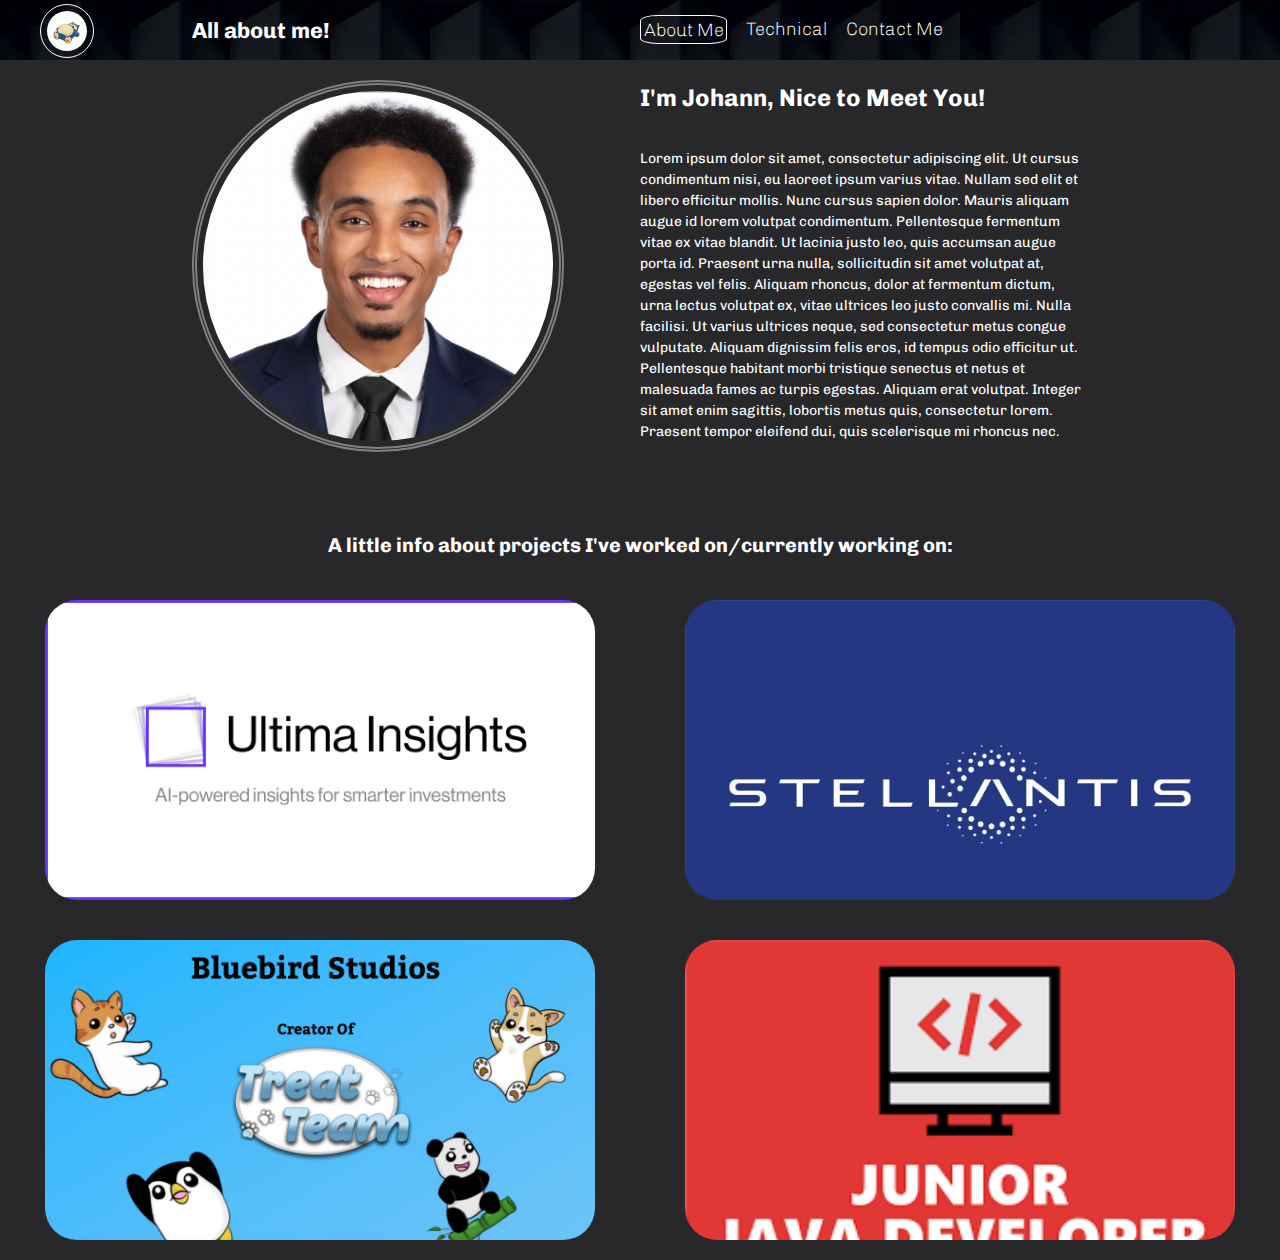
==== index.html @ 5dabbadd "Add files via upload" ====
<!DOCTYPE html>
<html lang="en">
    <head>
        <meta charset="UTF-8">
        <meta http-equiv="X-UA-Compatible" content="IE=edge">
        <meta name="viewport" content="width=device-width, initial-scale=1.0">
        <link href="https://fonts.googleapis.com/css2?family=Chivo:wght@300;400&family=Exo&family=Lato&family=Poppins&display=swap" rel="stylesheet">
        <link rel="stylesheet" href="css/html5reset.css">
        <link rel="stylesheet" href="css/style.css">
        <link rel="stylesheet" href="https://fonts.googleapis.com/css2?family=Chivo&family=Exo&family=Lato&family=Poppins&display=swap">
        <link rel="icon" href="pictures/snorlax.gif">

        <title>Homepage</title>
    </head>
    <header>
        <div class = "nav">
            <img class = "icon" src = 'pictures/snorlaxsleep.gif'/>
            <h1> All about me! </h1>
            <nav class = "navbar">
                <a class = "active" href = "index.html"> About Me</a>
                <a href = "projects.html"> Technical</a>
                <a href = "contact.html"> Contact Me</a>
            </nav>
        </div>
    </header>
    <body>
        <div class = "main">
            <img src = "pictures/newheadshot.png"/>
            <h1>I'm Johann, Nice to Meet You!</h1>
            <p> Lorem ipsum dolor sit amet, consectetur adipiscing elit. Ut cursus condimentum nisi, eu laoreet ipsum varius vitae. Nullam sed elit et libero efficitur mollis. Nunc cursus sapien dolor. Mauris aliquam augue id lorem volutpat condimentum. Pellentesque fermentum vitae ex vitae blandit. Ut lacinia justo leo, quis accumsan augue porta id. Praesent urna nulla, sollicitudin sit amet volutpat at, egestas vel felis. Aliquam rhoncus, dolor at fermentum dictum, urna lectus volutpat ex, vitae ultrices leo justo convallis mi. Nulla facilisi. Ut varius ultrices neque, sed consectetur metus congue vulputate. Aliquam dignissim felis eros, id tempus odio efficitur ut. Pellentesque habitant morbi tristique senectus et netus et malesuada fames ac turpis egestas. Aliquam erat volutpat. Integer sit amet enim sagittis, lobortis metus quis, consectetur lorem. Praesent tempor eleifend dui, quis scelerisque mi rhoncus nec.</p>
        </div>
        <h2>A little info about projects I've worked on/currently working on:</h2>
        <div class = "projectcards">
            <div class="container">
                <div class="card">
                  <div class="front1"></div>
                  <div class="back">
                    <h1>Frontend Development</h1>
                    <p>In my role as a web developer, I engineered a website with React.js, Tailwind CSS, and Figma to enhance usability and accessibility. I integrated a dynamic filtering system for stock-related articles and upgraded the back-end with hedging forecast and investment tools.</p>
                  </div>
                </div>
              </div>
              <div class="container">
                <div class="card">
                  <div class="front2">
                  </div>
                  <div class="back">
                    <h1>Software User Experience</h1>
                    <p>Incoming software engineer for the user experience branch! will be utilizing fullstack development to update car ecosystems and overall improve customer experience</p>
                  </div>
                </div>
              </div>
              <div class="container">
                <div class="card">
                  <div class="front3"></div>
                  <div class="back">
                    <h1>Backend Developement</h1>
                    <p>Additional info on the back of the card</p>
                  </div>
                </div>
              </div>
              <div class="container">
                <div class="card">
                  <div class="front4"></div>
                  <div class="back">
                    <h1>Java Tutor</h1>
                    <p>I founded a 501(c)(3) tutoring organization that serves over 480 students, staffed by high school computer science students. This initiative focuses on teaching programming fundamentals to under-resourced K-10th graders. Annually, I conduct a two-week summer course in Java OOP, Graphics, and Python, offered both remotely and in-person, spanning a month.</p>
                  </div>
                </div>
              </div>
        </div>

    </body>
    <footer>
        <div class = "footer">


        </div>
    </footer>
</html>
---- css/style.css ----
.nav{
    display: grid;
    grid-template-columns: 15% 35% 35% 15%;
    background-image: url("../pictures/black-back.webp");
    color: white;
    height: 30px;
    padding-top: 20px;
    padding-bottom: 10px;
}
.nav > h1 {
    font-family: 'Chivo', 'Exo', sans-serif;
    font-size: 22px;
    grid-column: 2;
}
.active{
  border: 1px solid white;
  border-radius: 20%;
  padding: 2.5px;
}
a{
    font-family: 'Chivo', 'Exo', sans-serif;
    font-size: 18px;
    color: white;
    font-weight: 100;
    text-decoration: none;
    margin-right: 15px;
}
a:hover{
    font-weight: bold;

}
.navbar{
    grid-column: 3;
}
.main{
    display: grid;
    grid-template-columns: 15% 35% 35% 15%;
    grid-template-rows: 450px;
}
.main > p{
    grid-column: 3;
    grid-row: 1;
    font-size: 14px;
    line-height: 1.5;
    margin-top: 20px;
    color: white;
    font-family: 'Chivo', 'Exo', sans-serif;
    justify-self: center;
    align-self: center;

}
.main > h1{
    grid-column: 3;
    grid-row: 1;
    font-size: 24px;
    line-height: 1.5;
    margin-top: 20px;
    color: white;
    font-family: 'Chivo', 'Exo', sans-serif;
    padding-bottom: 20px;

}
body{
    background-color: #28282B	;
}
p{
    color: white;
}
h2{
    text-align: center;
    font-size: 20px;
    line-height: 1.5;
    margin-top: 20px;
    color: white;
    font-family: 'Chivo', 'Exo', sans-serif;
    padding-bottom: 20px;
    width: 100%;
    white-space: nowrap;
    overflow: hidden;
    animation:
        typing 5s steps(73),
        cursor .4s step-end infinite alternate;
}
@keyframes cursor {
    50% {border-color: transparent}
}
@keyframes typing {
    from {width: 0}
}
img{
    margin-top: 20px;
    grid-column: 2;
    grid-row: 1;
    width: 350px;
    height: 350px;
    border-radius: 50%;
    border-color: grey;
    padding: 6px;
    border-style:double;
    border-width: 5px;
}
.snorkle{
    display: grid;
    grid-template-columns: 50% 50%;
}
.snorlax{
    grid-column: 1;
    grid-row: 1;
    width: 350px;
    height: 350px;
    border-radius: 50%;
    border-color: grey;
    padding: 6px;
    border-style:double;
    border-width: 5px;
    justify-self: center;
}
.line{
    display:inline-block;
    margin-left: 150px;
}
.textbox{
    text-align: center;
    font-size: 20px;
    line-height: 1.5;
    margin-top: 20px;
    color: white;
    font-family: 'Chivo', 'Exo', sans-serif;
    grid-column: 2;
    justify-self: center;
    align-self: center;
}
.popup{
    grid-row: 2;
    grid-column: 1;
    width: 100px;
    height: 100px;
    justify-self: center;
    align-self: center;
}
.icon{
    margin-top: -16px;
    margin-left: 40px;
    grid-column: 1;
    border: 1px solid white;
    border-radius: 50%;
    height: 40px;
    width: 40px;
    top: 5px;

}
.projectcards{
    display:grid;
    grid-template-columns: 50% 50%;
    grid-template-rows: 50% 50%;

}
.container {
    justify-self: center;
    align-self: center;
    padding: 20px;
    width: 550px;
    height: 300px;
    perspective: 800px;
  }
  
  .container:hover > .card {
    cursor: pointer;
    transform: rotateY(180deg);
  }
  
  .card {
    height: 100%;
    width: 100%;
    position: relative;
    transition: transform 1500ms;
    transform-style: preserve-3d;
  }
  
  .front1, .front2, .front3, .front4,
  .back {
    height: 100%;
    width: 100%;
    border-radius: 2rem;
    box-shadow: 0 0 5px 2px rgba(50, 50, 50, 0.25);
    position: absolute;
    backface-visibility: hidden;
  }
  .back > h1{
    color: white;
    font-size: 21px;
    font-weight: bold;
    font-family: 'Chivo', 'Exo', sans-serif;
    line-height: 1.5;
  }
  .back > p {
    color: white;
    font-size: 18px;
    font-family: 'Chivo', 'Exo', sans-serif;
    line-height: 1.5;
    text-align: center;
    padding: 5px;
  }
  .front1{
    background-image: url("../pictures/ultima.png");
    background-size: cover;
  }
  .front2{
    background-image: url("../pictures/stellantis2.avif");
    background-size: cover;
  }
  .front3{
    background-image: url("../pictures/bluebird.png");
    background-size: cover;
  }
  .front4{
    background-image: url("../pictures/juniorjava.png");
    background-size: cover;
  }
  .back {
    background-color: #3a3a3a;
    transform: rotateY(180deg);
    display: flex;
    flex-direction: column;
    justify-content: center;
    align-items: center;
    gap: 5rem;
  }
  .split{
    display: grid;
    grid-template-columns: 60% 40%;
  }
  .resume{
    grid-column: 1;
    justify-self: center;
    align-self: center;
  }
  h3{
    text-align: center;
    font-size: 25px;
    font-family: bold;
    line-height: 1.5;
    margin-top: 20px;
    color: white;
    font-family: 'Chivo', 'Exo', sans-serif;
    padding-bottom: 20px;
  }
  .info{
    align-self: center;
    justify-self: center;
    grid-column: 2;
    line-height: 1.5;
    padding: 10px;
  }
  .info > h4{
    text-align: left;
    font-size: 20px;
    font-family: bold;
    line-height: 1.5;
    margin-top: 20px;
    color: white;
    font-family: 'Chivo', 'Exo', sans-serif;
    padding-bottom: 20px;
  }
  .info > p{
    text-align: left;
    color: white;
    font-size: 16px;
    line-height: 1.5;
    font-family: 'Chivo', 'Exo', sans-serif;


  }
  li{
    text-align: center;
    font-size: 16 px;
    line-height: 1.5;
    margin-top: 20px;
    color: white;
    font-family: 'Chivo', 'Exo', sans-serif;
    padding-bottom: 20px;
  }
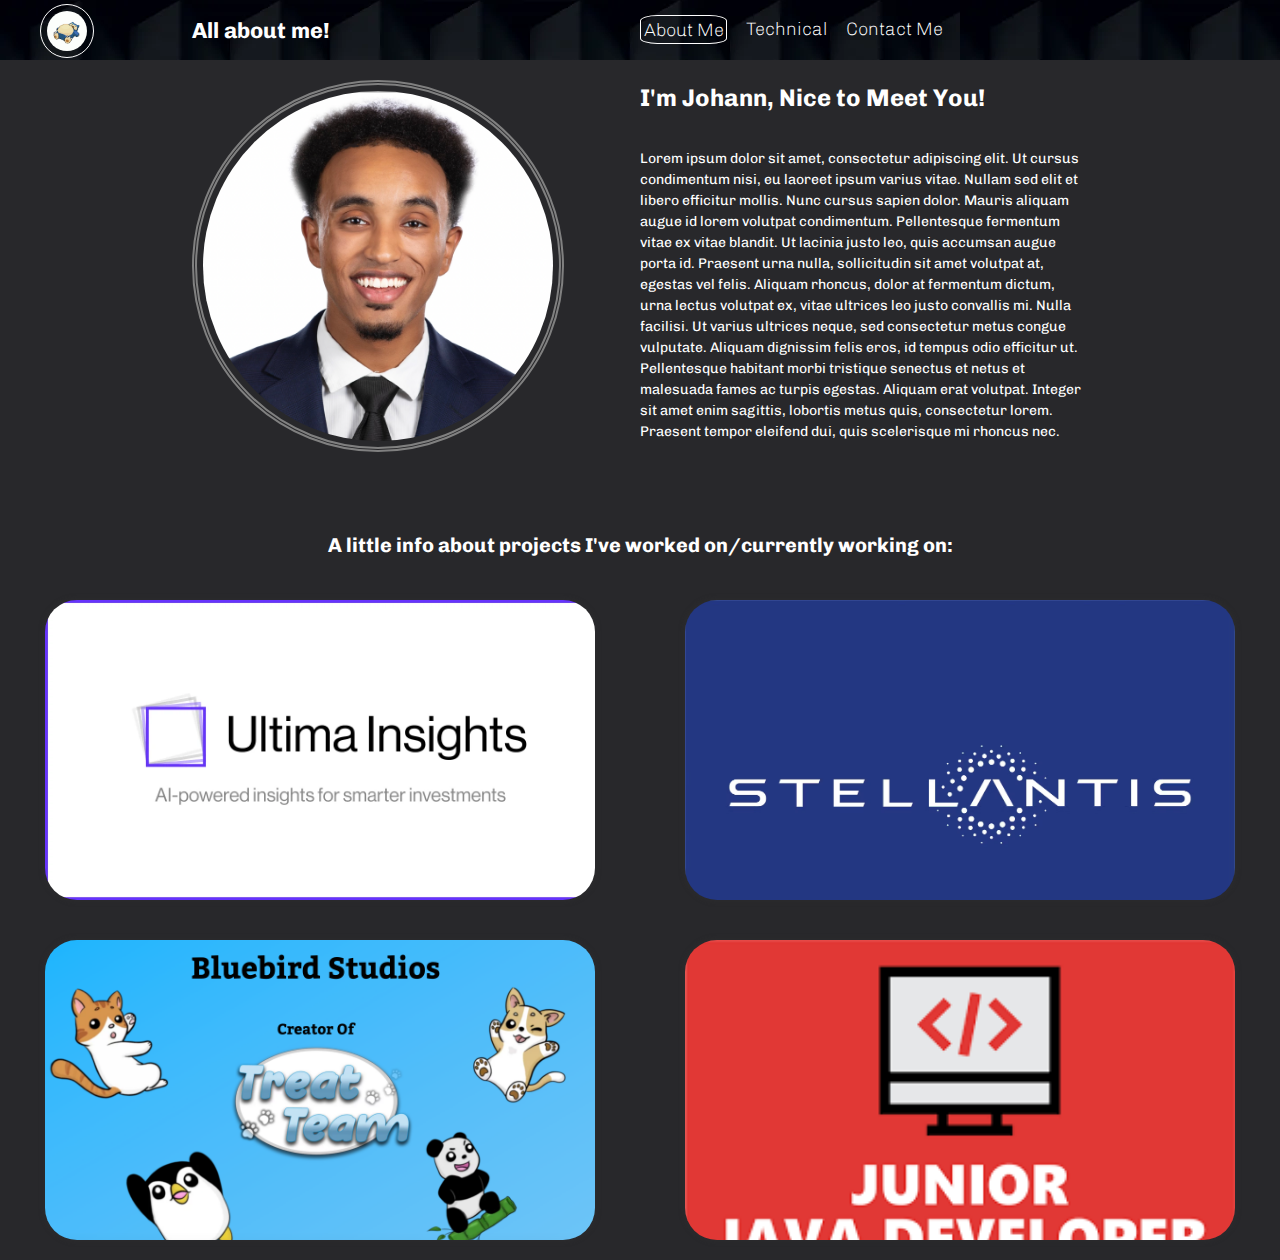
==== commit e2cbcee2: "Add files via upload" ====
--- a/index.html
+++ b/index.html
@@ -14,7 +14,7 @@
     </head>
     <header>
         <div class = "nav">
-            <img class = "icon" src = 'pictures/snorlaxsleep.gif'/>
+            <img class = "icon" src = 'pictures/snorlaxsleep.gif' alt = "snorlax sleeping gif"/>
             <h1> All about me! </h1>
             <nav class = "navbar">
                 <a class = "active" href = "index.html"> About Me</a>
@@ -25,7 +25,7 @@
     </header>
     <body>
         <div class = "main">
-            <img src = "pictures/newheadshot.png"/>
+            <img src = "pictures/newheadshot.png" alt = "headshot of myself"/>
             <h1>I'm Johann, Nice to Meet You!</h1>
             <p> Lorem ipsum dolor sit amet, consectetur adipiscing elit. Ut cursus condimentum nisi, eu laoreet ipsum varius vitae. Nullam sed elit et libero efficitur mollis. Nunc cursus sapien dolor. Mauris aliquam augue id lorem volutpat condimentum. Pellentesque fermentum vitae ex vitae blandit. Ut lacinia justo leo, quis accumsan augue porta id. Praesent urna nulla, sollicitudin sit amet volutpat at, egestas vel felis. Aliquam rhoncus, dolor at fermentum dictum, urna lectus volutpat ex, vitae ultrices leo justo convallis mi. Nulla facilisi. Ut varius ultrices neque, sed consectetur metus congue vulputate. Aliquam dignissim felis eros, id tempus odio efficitur ut. Pellentesque habitant morbi tristique senectus et netus et malesuada fames ac turpis egestas. Aliquam erat volutpat. Integer sit amet enim sagittis, lobortis metus quis, consectetur lorem. Praesent tempor eleifend dui, quis scelerisque mi rhoncus nec.</p>
         </div>
--- a/css/style.css
+++ b/css/style.css
@@ -47,6 +47,7 @@
     font-family: 'Chivo', 'Exo', sans-serif;
     justify-self: center;
     align-self: center;
+    overflow: hidden;
 
 }
 .main > h1{
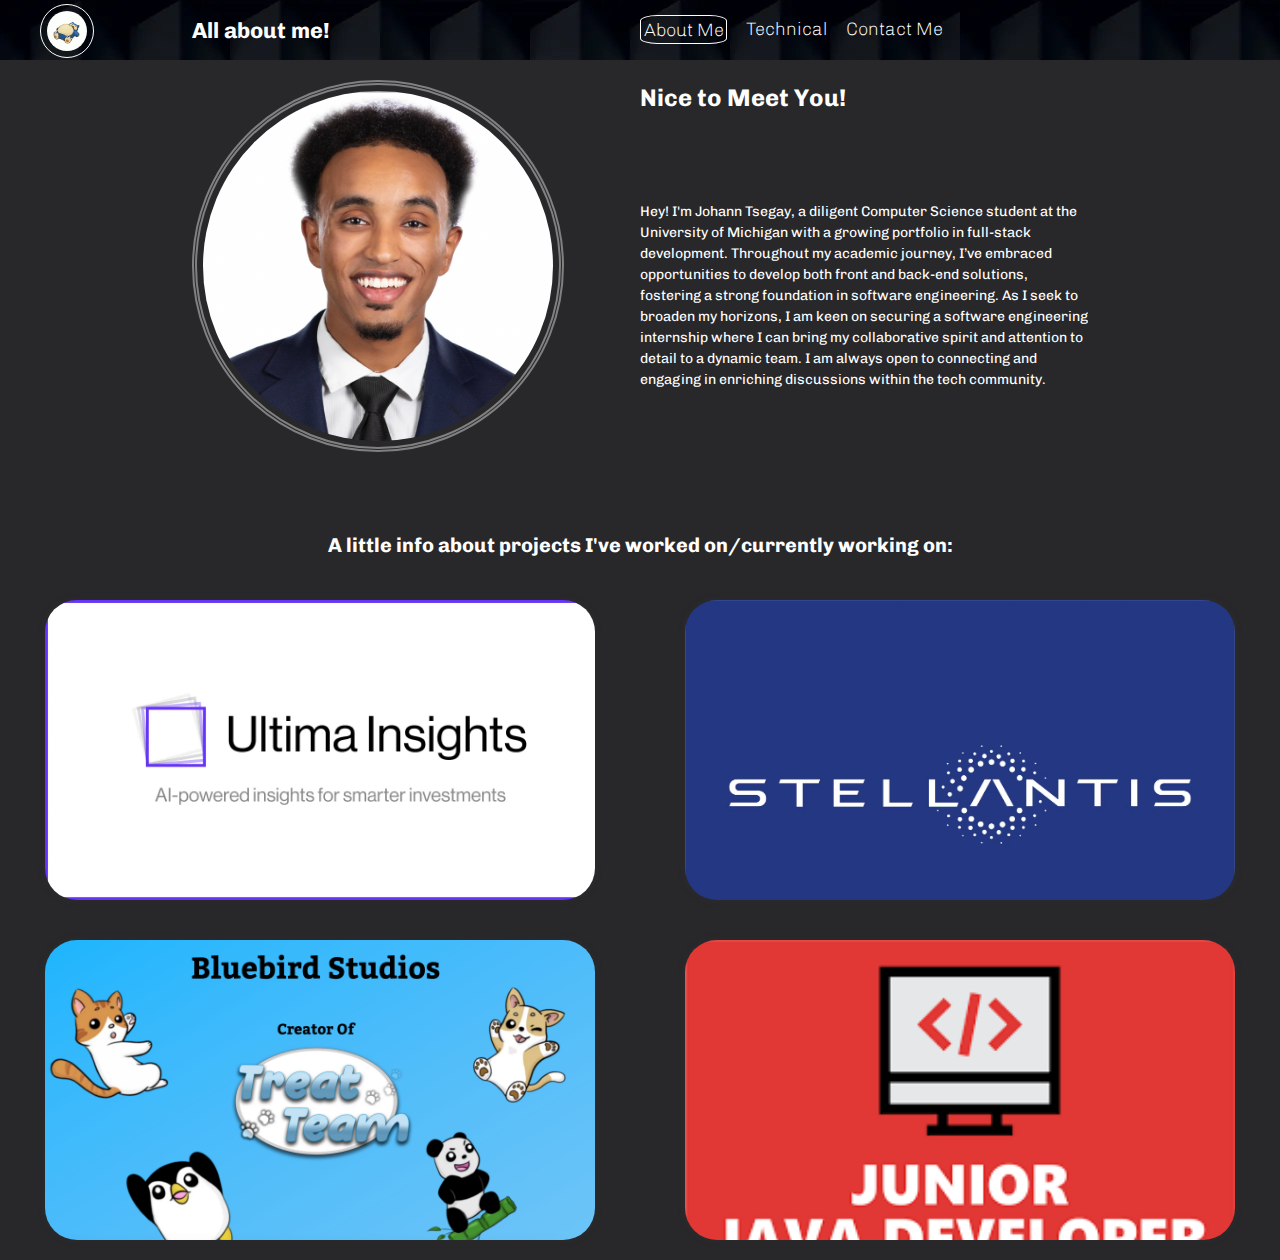
==== commit d225efe6: "Add files via upload" ====
--- a/index.html
+++ b/index.html
@@ -26,8 +26,10 @@
     <body>
         <div class = "main">
             <img src = "pictures/newheadshot.png" alt = "headshot of myself"/>
-            <h1>I'm Johann, Nice to Meet You!</h1>
-            <p> Lorem ipsum dolor sit amet, consectetur adipiscing elit. Ut cursus condimentum nisi, eu laoreet ipsum varius vitae. Nullam sed elit et libero efficitur mollis. Nunc cursus sapien dolor. Mauris aliquam augue id lorem volutpat condimentum. Pellentesque fermentum vitae ex vitae blandit. Ut lacinia justo leo, quis accumsan augue porta id. Praesent urna nulla, sollicitudin sit amet volutpat at, egestas vel felis. Aliquam rhoncus, dolor at fermentum dictum, urna lectus volutpat ex, vitae ultrices leo justo convallis mi. Nulla facilisi. Ut varius ultrices neque, sed consectetur metus congue vulputate. Aliquam dignissim felis eros, id tempus odio efficitur ut. Pellentesque habitant morbi tristique senectus et netus et malesuada fames ac turpis egestas. Aliquam erat volutpat. Integer sit amet enim sagittis, lobortis metus quis, consectetur lorem. Praesent tempor eleifend dui, quis scelerisque mi rhoncus nec.</p>
+            <h1>Nice to Meet You!</h1>
+            <p>
+              Hey! I'm Johann Tsegay, a diligent Computer Science student at the University of Michigan with a growing portfolio in full-stack development. Throughout my academic journey, I’ve embraced opportunities to develop both front and back-end solutions, fostering a strong foundation in software engineering. As I seek to broaden my horizons, I am keen on securing a software engineering internship where I can bring my collaborative spirit and attention to detail to a dynamic team. I am always open to connecting and engaging in enriching discussions within the tech community.
+            </p>
         </div>
         <h2>A little info about projects I've worked on/currently working on:</h2>
         <div class = "projectcards">
@@ -55,7 +57,7 @@
                   <div class="front3"></div>
                   <div class="back">
                     <h1>Backend Developement</h1>
-                    <p>Additional info on the back of the card</p>
+                    <p>I worked in a team of fellow software analysts to build out a connected backend service between a Unity codebase and PHP data through a collection of C# scripting</p>
                   </div>
                 </div>
               </div>
